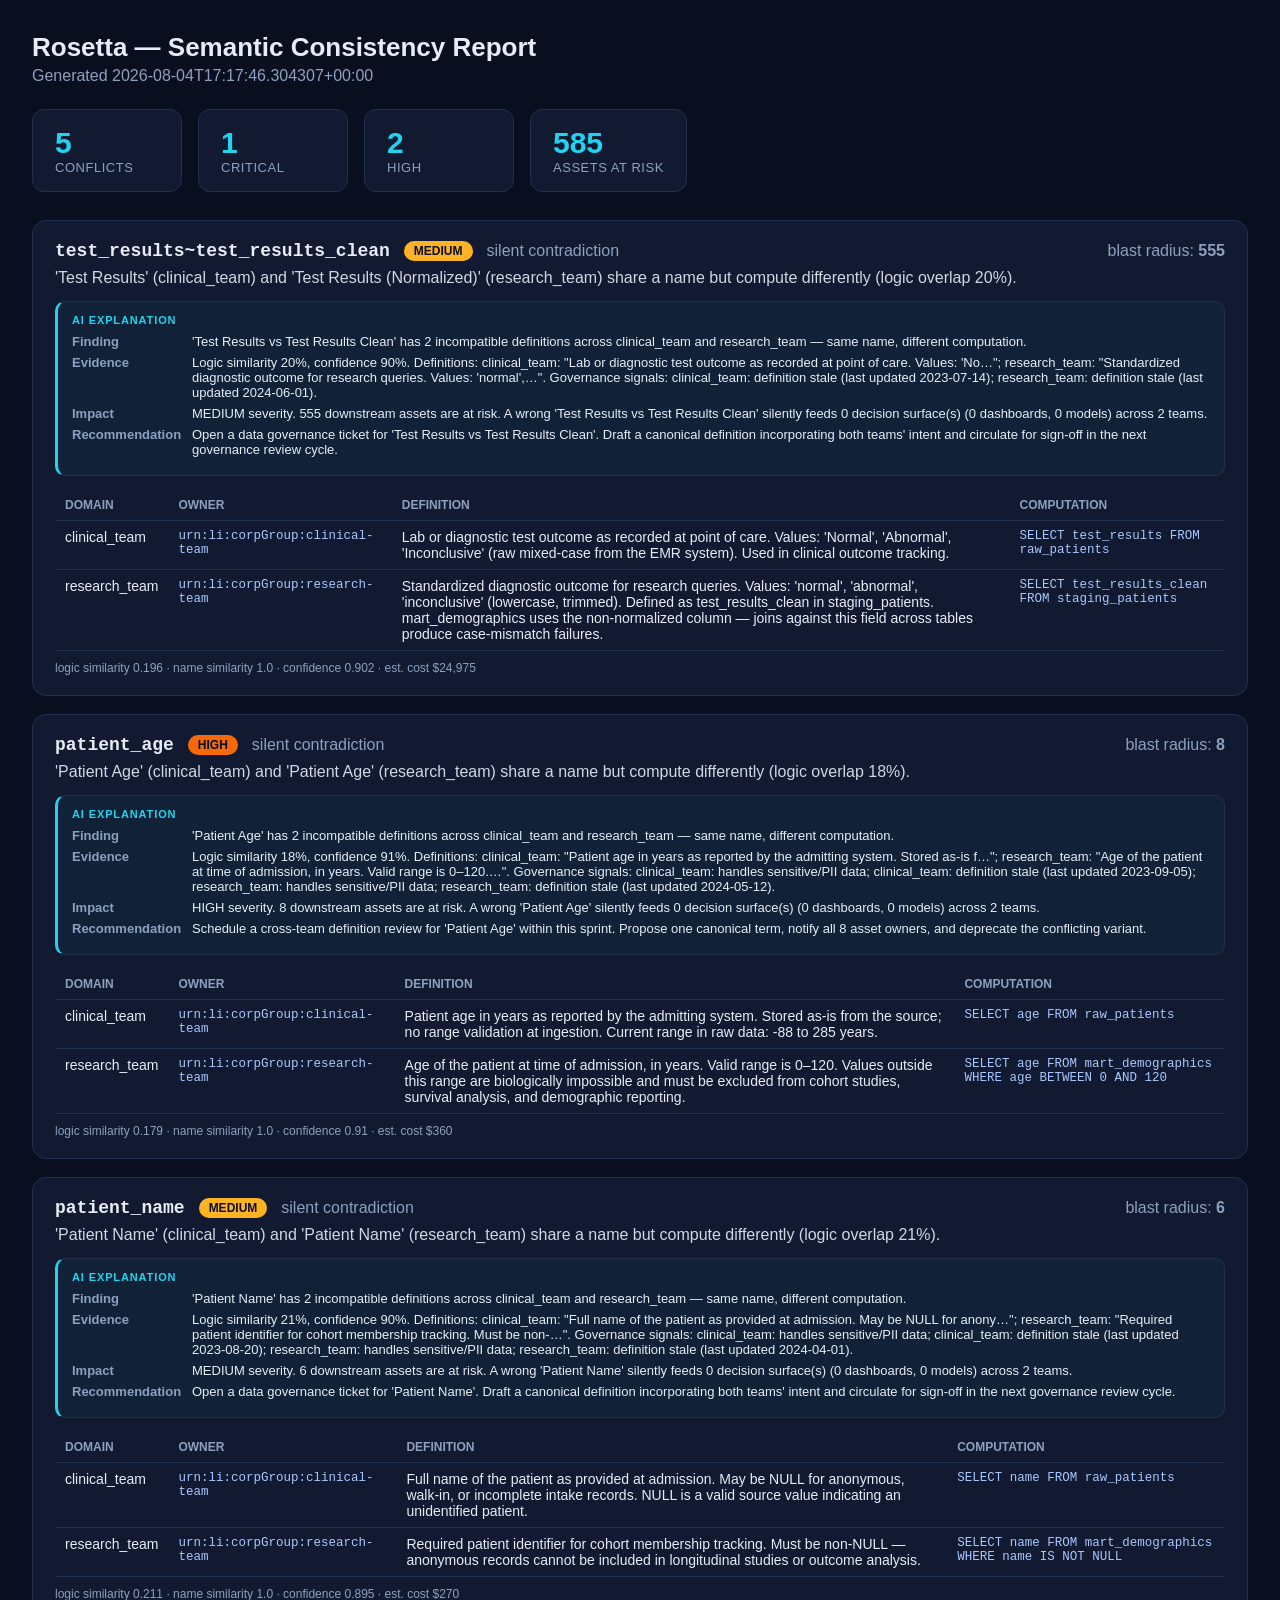
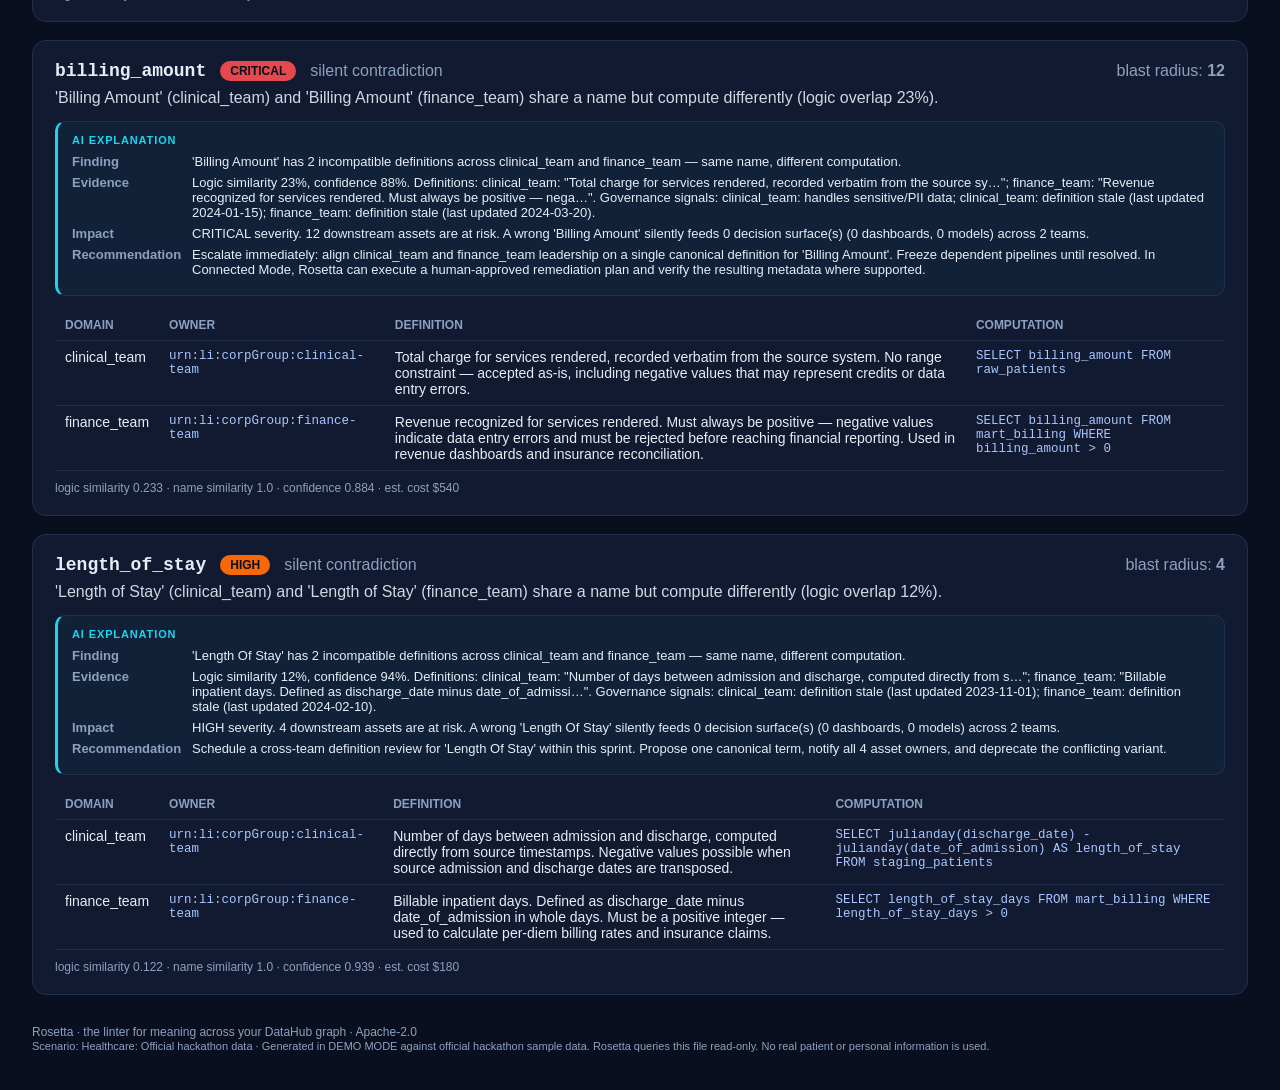
==== examples/rosetta_report_healthcare.html @ f320ae9b "feat: add examples/ folder with pre-generated judge artifacts 8 output files (JSON, CSV, Markdown, H" ====
<!doctype html>
<html lang="en"><head><meta charset="utf-8">
<meta name="viewport" content="width=device-width, initial-scale=1">
<title>Rosetta Semantic Consistency Report</title>
<style>
  :root{--bg:#0a0f1f;--panel:#111a30;--line:#22304f;--cyan:#22d3ee;--text:#e6edf7;--muted:#8ea0c0}
  *{box-sizing:border-box} body{margin:0;background:var(--bg);color:var(--text);
    font-family:-apple-system,Segoe UI,Roboto,Helvetica,Arial,sans-serif;padding:32px}
  h1{font-size:26px;margin:0 0 4px} .sub{color:var(--muted);margin-bottom:24px}
  .stats{display:flex;gap:16px;flex-wrap:wrap;margin-bottom:28px}
  .stat{background:var(--panel);border:1px solid var(--line);border-radius:12px;
    padding:16px 22px;min-width:150px}
  .stat .n{font-size:30px;font-weight:700;color:var(--cyan)}
  .stat .l{color:var(--muted);font-size:13px;text-transform:uppercase;letter-spacing:.04em}
  .card{background:var(--panel);border:1px solid var(--line);border-radius:14px;
    padding:20px 22px;margin-bottom:18px}
  .card-head{display:flex;align-items:center;gap:14px;flex-wrap:wrap;margin-bottom:8px}
  .metric{font-size:18px;font-weight:700;font-family:ui-monospace,SFMono-Regular,Menlo,monospace}
  .badge{color:#0a0f1f;font-weight:700;font-size:12px;padding:3px 10px;border-radius:20px}
  .kind{color:var(--muted)} .blast{margin-left:auto;color:var(--muted)}
  .rationale{color:var(--text);opacity:.9;margin:6px 0 14px}
  .ai{border:1px solid var(--line);border-left:3px solid var(--cyan);border-radius:10px;
    padding:12px 14px;margin:0 0 14px;background:rgba(34,211,238,.04)}
  .ai-t{color:var(--cyan);font-size:11px;font-weight:700;text-transform:uppercase;
    letter-spacing:.08em;margin-bottom:8px}
  .ai-r{display:flex;gap:10px;font-size:13px;margin-bottom:6px}
  .ai-r b{flex:0 0 110px;color:var(--muted);font-weight:600}
  .ai-r span{flex:1}
  table{width:100%;border-collapse:collapse;font-size:14px}
  th,td{text-align:left;padding:8px 10px;border-bottom:1px solid var(--line);vertical-align:top}
  th{color:var(--muted);font-weight:600;font-size:12px;text-transform:uppercase}
  .mono{font-family:ui-monospace,SFMono-Regular,Menlo,monospace;font-size:12.5px;color:#a9c7ff}
  .sims{color:var(--muted);font-size:12px;margin-top:10px}
  footer{color:var(--muted);font-size:12px;margin-top:30px}
</style></head><body>
  <h1>Rosetta — Semantic Consistency Report</h1>
  <div class="sub">Generated 2026-08-04T17:17:46.304307+00:00</div>
  <div class="stats">
    <div class="stat"><div class="n">5</div><div class="l">Conflicts</div></div>
    <div class="stat"><div class="n">1</div><div class="l">Critical</div></div>
    <div class="stat"><div class="n">2</div><div class="l">High</div></div>
    <div class="stat"><div class="n">585</div><div class="l">Assets at risk</div></div>
  </div>
  
            <div class="card">
              <div class="card-head">
                <span class="metric">test_results~test_results_clean</span>
                <span class="badge" style="background:#ffb224">MEDIUM</span>
                <span class="kind">silent contradiction</span>
                <span class="blast">blast radius: <b>555</b></span>
              </div>
              <p class="rationale">'Test Results' (clinical_team) and 'Test Results (Normalized)' (research_team) share a name but compute differently (logic overlap 20%).</p>
              <div class='ai'><div class='ai-t'>AI Explanation</div><div class='ai-r'><b>Finding</b><span>'Test Results vs Test Results Clean' has 2 incompatible definitions across clinical_team and research_team — same name, different computation.</span></div><div class='ai-r'><b>Evidence</b><span>Logic similarity 20%, confidence 90%. Definitions: clinical_team: "Lab or diagnostic test outcome as recorded at point of care. Values: 'No…"; research_team: "Standardized diagnostic outcome for research queries. Values: 'normal',…". Governance signals: clinical_team: definition stale (last updated 2023-07-14); research_team: definition stale (last updated 2024-06-01).</span></div><div class='ai-r'><b>Impact</b><span>MEDIUM severity. 555 downstream assets are at risk. A wrong 'Test Results vs Test Results Clean' silently feeds 0 decision surface(s) (0 dashboards, 0 models) across 2 teams.</span></div><div class='ai-r'><b>Recommendation</b><span>Open a data governance ticket for 'Test Results vs Test Results Clean'. Draft a canonical definition incorporating both teams' intent and circulate for sign-off in the next governance review cycle.</span></div></div>
              <table>
                <thead><tr><th>Domain</th><th>Owner</th><th>Definition</th><th>Computation</th></tr></thead>
                <tbody><tr><td>clinical_team</td><td class='mono'>urn:li:corpGroup:clinical-team</td><td>Lab or diagnostic test outcome as recorded at point of care. Values: 'Normal', 'Abnormal', 'Inconclusive' (raw mixed-case from the EMR system). Used in clinical outcome tracking.</td><td class='mono'>SELECT test_results FROM raw_patients</td></tr><tr><td>research_team</td><td class='mono'>urn:li:corpGroup:research-team</td><td>Standardized diagnostic outcome for research queries. Values: 'normal', 'abnormal', 'inconclusive' (lowercase, trimmed). Defined as test_results_clean in staging_patients. mart_demographics uses the non-normalized column — joins against this field across tables produce case-mismatch failures.</td><td class='mono'>SELECT test_results_clean FROM staging_patients</td></tr></tbody>
              </table>
              <div class="sims">logic similarity 0.196 ·
                name similarity 1.0 ·
                confidence 0.902 ·
                est. cost $24,975</div>
            </div>
            <div class="card">
              <div class="card-head">
                <span class="metric">patient_age</span>
                <span class="badge" style="background:#f76808">HIGH</span>
                <span class="kind">silent contradiction</span>
                <span class="blast">blast radius: <b>8</b></span>
              </div>
              <p class="rationale">'Patient Age' (clinical_team) and 'Patient Age' (research_team) share a name but compute differently (logic overlap 18%).</p>
              <div class='ai'><div class='ai-t'>AI Explanation</div><div class='ai-r'><b>Finding</b><span>'Patient Age' has 2 incompatible definitions across clinical_team and research_team — same name, different computation.</span></div><div class='ai-r'><b>Evidence</b><span>Logic similarity 18%, confidence 91%. Definitions: clinical_team: "Patient age in years as reported by the admitting system. Stored as-is f…"; research_team: "Age of the patient at time of admission, in years. Valid range is 0–120.…". Governance signals: clinical_team: handles sensitive/PII data; clinical_team: definition stale (last updated 2023-09-05); research_team: handles sensitive/PII data; research_team: definition stale (last updated 2024-05-12).</span></div><div class='ai-r'><b>Impact</b><span>HIGH severity. 8 downstream assets are at risk. A wrong 'Patient Age' silently feeds 0 decision surface(s) (0 dashboards, 0 models) across 2 teams.</span></div><div class='ai-r'><b>Recommendation</b><span>Schedule a cross-team definition review for 'Patient Age' within this sprint. Propose one canonical term, notify all 8 asset owners, and deprecate the conflicting variant.</span></div></div>
              <table>
                <thead><tr><th>Domain</th><th>Owner</th><th>Definition</th><th>Computation</th></tr></thead>
                <tbody><tr><td>clinical_team</td><td class='mono'>urn:li:corpGroup:clinical-team</td><td>Patient age in years as reported by the admitting system. Stored as-is from the source; no range validation at ingestion. Current range in raw data: -88 to 285 years.</td><td class='mono'>SELECT age FROM raw_patients</td></tr><tr><td>research_team</td><td class='mono'>urn:li:corpGroup:research-team</td><td>Age of the patient at time of admission, in years. Valid range is 0–120. Values outside this range are biologically impossible and must be excluded from cohort studies, survival analysis, and demographic reporting.</td><td class='mono'>SELECT age FROM mart_demographics WHERE age BETWEEN 0 AND 120</td></tr></tbody>
              </table>
              <div class="sims">logic similarity 0.179 ·
                name similarity 1.0 ·
                confidence 0.91 ·
                est. cost $360</div>
            </div>
            <div class="card">
              <div class="card-head">
                <span class="metric">patient_name</span>
                <span class="badge" style="background:#ffb224">MEDIUM</span>
                <span class="kind">silent contradiction</span>
                <span class="blast">blast radius: <b>6</b></span>
              </div>
              <p class="rationale">'Patient Name' (clinical_team) and 'Patient Name' (research_team) share a name but compute differently (logic overlap 21%).</p>
              <div class='ai'><div class='ai-t'>AI Explanation</div><div class='ai-r'><b>Finding</b><span>'Patient Name' has 2 incompatible definitions across clinical_team and research_team — same name, different computation.</span></div><div class='ai-r'><b>Evidence</b><span>Logic similarity 21%, confidence 90%. Definitions: clinical_team: "Full name of the patient as provided at admission. May be NULL for anony…"; research_team: "Required patient identifier for cohort membership tracking. Must be non-…". Governance signals: clinical_team: handles sensitive/PII data; clinical_team: definition stale (last updated 2023-08-20); research_team: handles sensitive/PII data; research_team: definition stale (last updated 2024-04-01).</span></div><div class='ai-r'><b>Impact</b><span>MEDIUM severity. 6 downstream assets are at risk. A wrong 'Patient Name' silently feeds 0 decision surface(s) (0 dashboards, 0 models) across 2 teams.</span></div><div class='ai-r'><b>Recommendation</b><span>Open a data governance ticket for 'Patient Name'. Draft a canonical definition incorporating both teams' intent and circulate for sign-off in the next governance review cycle.</span></div></div>
              <table>
                <thead><tr><th>Domain</th><th>Owner</th><th>Definition</th><th>Computation</th></tr></thead>
                <tbody><tr><td>clinical_team</td><td class='mono'>urn:li:corpGroup:clinical-team</td><td>Full name of the patient as provided at admission. May be NULL for anonymous, walk-in, or incomplete intake records. NULL is a valid source value indicating an unidentified patient.</td><td class='mono'>SELECT name FROM raw_patients</td></tr><tr><td>research_team</td><td class='mono'>urn:li:corpGroup:research-team</td><td>Required patient identifier for cohort membership tracking. Must be non-NULL — anonymous records cannot be included in longitudinal studies or outcome analysis.</td><td class='mono'>SELECT name FROM mart_demographics WHERE name IS NOT NULL</td></tr></tbody>
              </table>
              <div class="sims">logic similarity 0.211 ·
                name similarity 1.0 ·
                confidence 0.895 ·
                est. cost $270</div>
            </div>
            <div class="card">
              <div class="card-head">
                <span class="metric">billing_amount</span>
                <span class="badge" style="background:#e5484d">CRITICAL</span>
                <span class="kind">silent contradiction</span>
                <span class="blast">blast radius: <b>12</b></span>
              </div>
              <p class="rationale">'Billing Amount' (clinical_team) and 'Billing Amount' (finance_team) share a name but compute differently (logic overlap 23%).</p>
              <div class='ai'><div class='ai-t'>AI Explanation</div><div class='ai-r'><b>Finding</b><span>'Billing Amount' has 2 incompatible definitions across clinical_team and finance_team — same name, different computation.</span></div><div class='ai-r'><b>Evidence</b><span>Logic similarity 23%, confidence 88%. Definitions: clinical_team: "Total charge for services rendered, recorded verbatim from the source sy…"; finance_team: "Revenue recognized for services rendered. Must always be positive — nega…". Governance signals: clinical_team: handles sensitive/PII data; clinical_team: definition stale (last updated 2024-01-15); finance_team: definition stale (last updated 2024-03-20).</span></div><div class='ai-r'><b>Impact</b><span>CRITICAL severity. 12 downstream assets are at risk. A wrong 'Billing Amount' silently feeds 0 decision surface(s) (0 dashboards, 0 models) across 2 teams.</span></div><div class='ai-r'><b>Recommendation</b><span>Escalate immediately: align clinical_team and finance_team leadership on a single canonical definition for 'Billing Amount'. Freeze dependent pipelines until resolved. In Connected Mode, Rosetta can execute a human-approved remediation plan and verify the resulting metadata where supported.</span></div></div>
              <table>
                <thead><tr><th>Domain</th><th>Owner</th><th>Definition</th><th>Computation</th></tr></thead>
                <tbody><tr><td>clinical_team</td><td class='mono'>urn:li:corpGroup:clinical-team</td><td>Total charge for services rendered, recorded verbatim from the source system. No range constraint — accepted as-is, including negative values that may represent credits or data entry errors.</td><td class='mono'>SELECT billing_amount FROM raw_patients</td></tr><tr><td>finance_team</td><td class='mono'>urn:li:corpGroup:finance-team</td><td>Revenue recognized for services rendered. Must always be positive — negative values indicate data entry errors and must be rejected before reaching financial reporting. Used in revenue dashboards and insurance reconciliation.</td><td class='mono'>SELECT billing_amount FROM mart_billing WHERE billing_amount > 0</td></tr></tbody>
              </table>
              <div class="sims">logic similarity 0.233 ·
                name similarity 1.0 ·
                confidence 0.884 ·
                est. cost $540</div>
            </div>
            <div class="card">
              <div class="card-head">
                <span class="metric">length_of_stay</span>
                <span class="badge" style="background:#f76808">HIGH</span>
                <span class="kind">silent contradiction</span>
                <span class="blast">blast radius: <b>4</b></span>
              </div>
              <p class="rationale">'Length of Stay' (clinical_team) and 'Length of Stay' (finance_team) share a name but compute differently (logic overlap 12%).</p>
              <div class='ai'><div class='ai-t'>AI Explanation</div><div class='ai-r'><b>Finding</b><span>'Length Of Stay' has 2 incompatible definitions across clinical_team and finance_team — same name, different computation.</span></div><div class='ai-r'><b>Evidence</b><span>Logic similarity 12%, confidence 94%. Definitions: clinical_team: "Number of days between admission and discharge, computed directly from s…"; finance_team: "Billable inpatient days. Defined as discharge_date minus date_of_admissi…". Governance signals: clinical_team: definition stale (last updated 2023-11-01); finance_team: definition stale (last updated 2024-02-10).</span></div><div class='ai-r'><b>Impact</b><span>HIGH severity. 4 downstream assets are at risk. A wrong 'Length Of Stay' silently feeds 0 decision surface(s) (0 dashboards, 0 models) across 2 teams.</span></div><div class='ai-r'><b>Recommendation</b><span>Schedule a cross-team definition review for 'Length Of Stay' within this sprint. Propose one canonical term, notify all 4 asset owners, and deprecate the conflicting variant.</span></div></div>
              <table>
                <thead><tr><th>Domain</th><th>Owner</th><th>Definition</th><th>Computation</th></tr></thead>
                <tbody><tr><td>clinical_team</td><td class='mono'>urn:li:corpGroup:clinical-team</td><td>Number of days between admission and discharge, computed directly from source timestamps. Negative values possible when source admission and discharge dates are transposed.</td><td class='mono'>SELECT julianday(discharge_date) - julianday(date_of_admission) AS length_of_stay FROM staging_patients</td></tr><tr><td>finance_team</td><td class='mono'>urn:li:corpGroup:finance-team</td><td>Billable inpatient days. Defined as discharge_date minus date_of_admission in whole days. Must be a positive integer — used to calculate per-diem billing rates and insurance claims.</td><td class='mono'>SELECT length_of_stay_days FROM mart_billing WHERE length_of_stay_days > 0</td></tr></tbody>
              </table>
              <div class="sims">logic similarity 0.122 ·
                name similarity 1.0 ·
                confidence 0.939 ·
                est. cost $180</div>
            </div>
  <footer>Rosetta · the linter for meaning across your DataHub graph · Apache-2.0<br>
  <small style="color:var(--muted);font-size:11px">Scenario: Healthcare: Official hackathon data · Generated in DEMO MODE against official hackathon sample data. Rosetta queries this file read-only. No real patient or personal information is used.</small></footer>
</body></html>
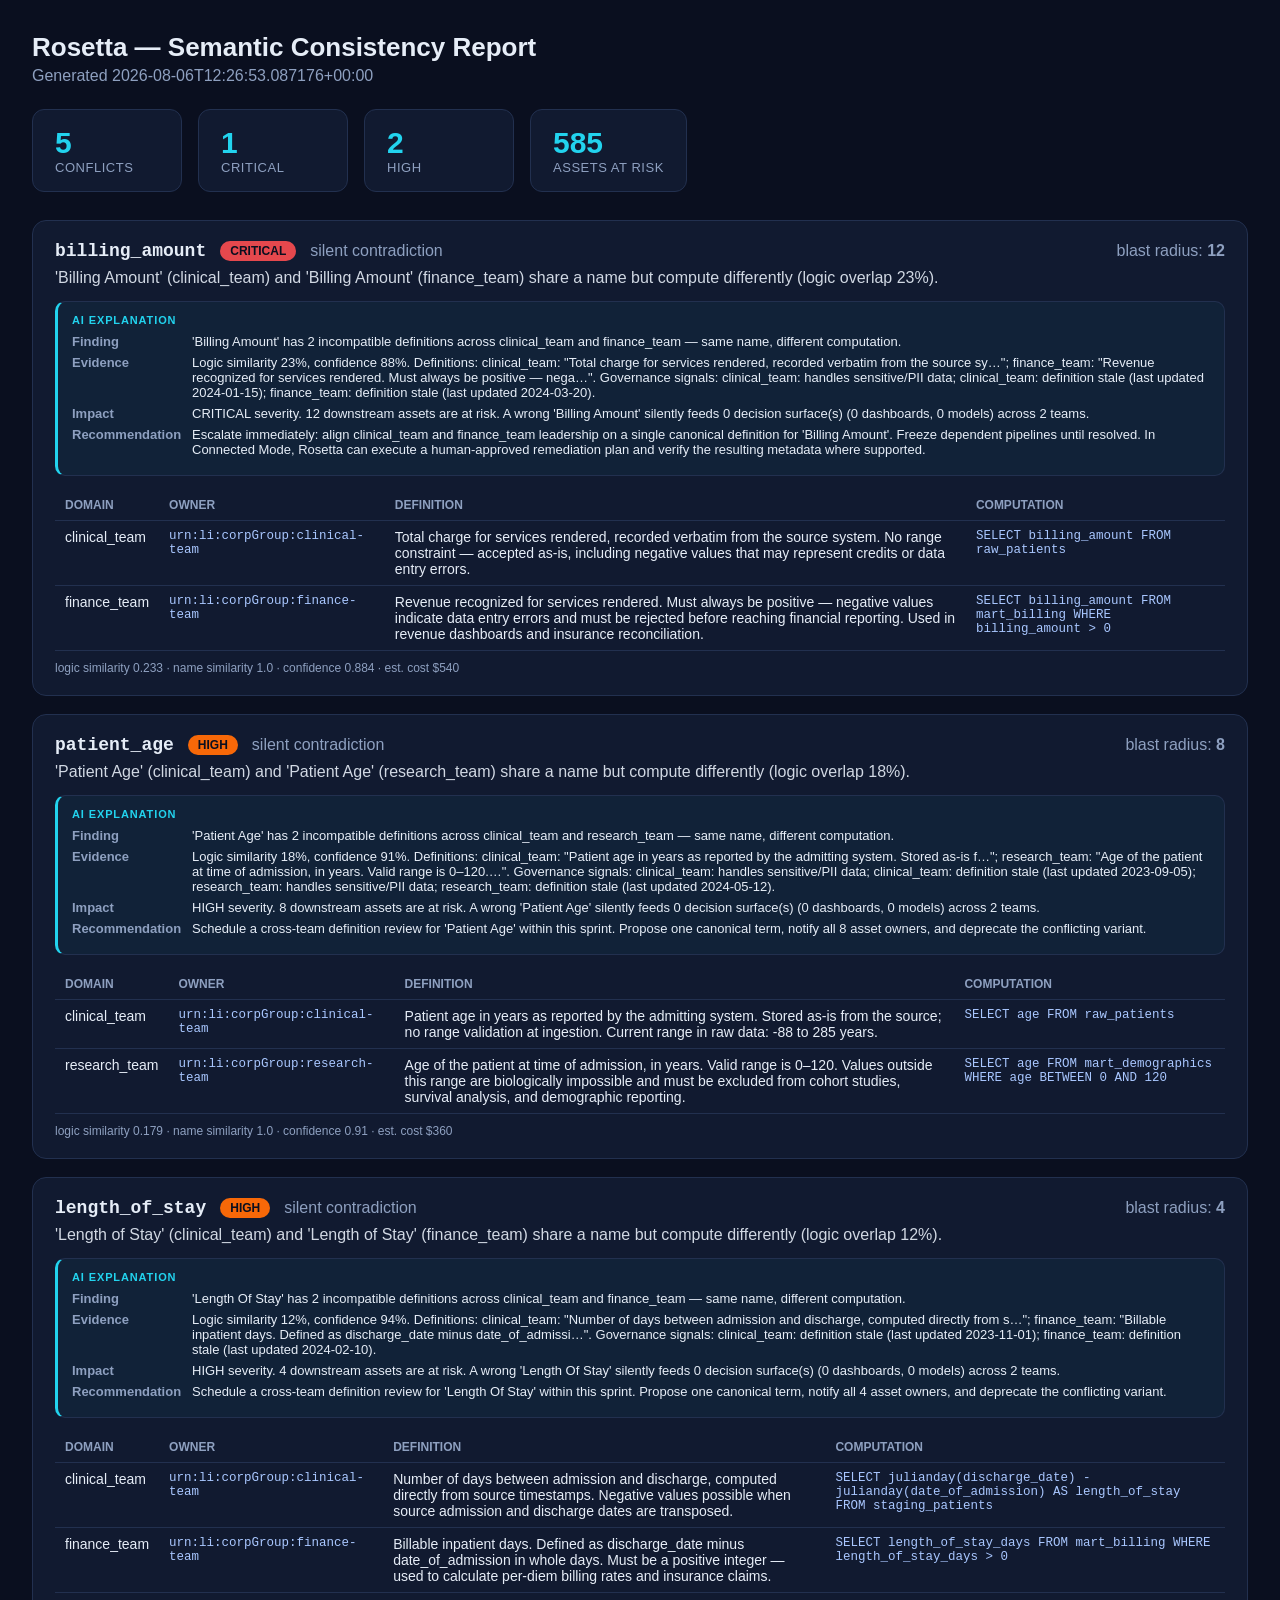
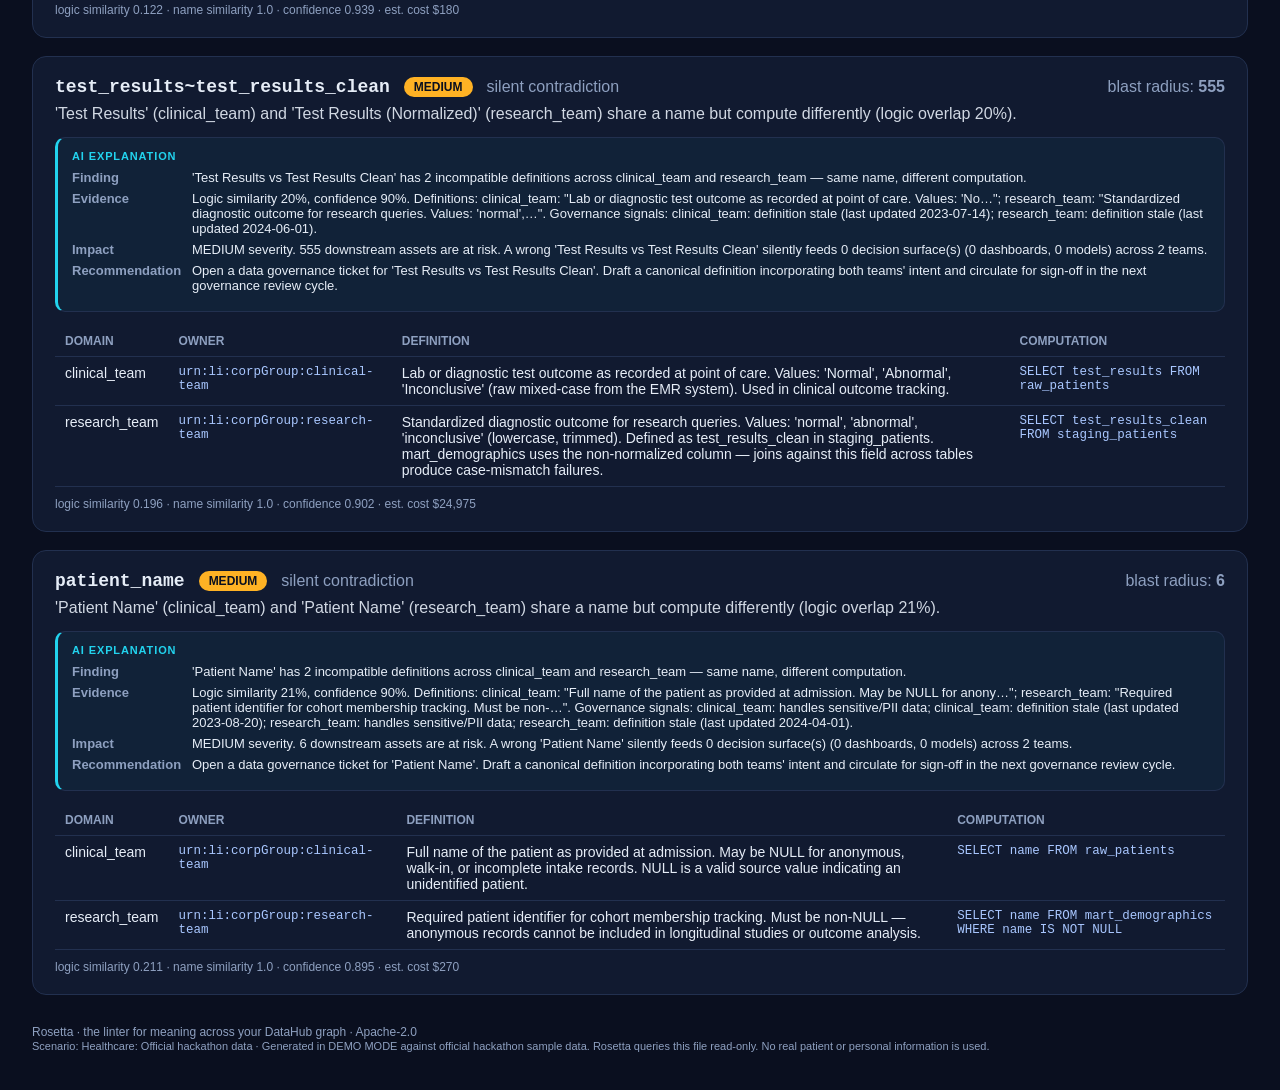
==== commit 06d475b5: "fix: sort conflicts CRITICAL-first so walkthrough matches landing page narrative detector.py: sort k" ====
--- a/examples/rosetta_report_healthcare.html
+++ b/examples/rosetta_report_healthcare.html
@@ -34,7 +34,7 @@
   footer{color:var(--muted);font-size:12px;margin-top:30px}
 </style></head><body>
   <h1>Rosetta — Semantic Consistency Report</h1>
-  <div class="sub">Generated 2026-08-04T17:17:46.304307+00:00</div>
+  <div class="sub">Generated 2026-08-06T12:26:53.087176+00:00</div>
   <div class="stats">
     <div class="stat"><div class="n">5</div><div class="l">Conflicts</div></div>
     <div class="stat"><div class="n">1</div><div class="l">Critical</div></div>
@@ -44,21 +44,21 @@
   
             <div class="card">
               <div class="card-head">
-                <span class="metric">test_results~test_results_clean</span>
-                <span class="badge" style="background:#ffb224">MEDIUM</span>
+                <span class="metric">billing_amount</span>
+                <span class="badge" style="background:#e5484d">CRITICAL</span>
                 <span class="kind">silent contradiction</span>
-                <span class="blast">blast radius: <b>555</b></span>
+                <span class="blast">blast radius: <b>12</b></span>
               </div>
-              <p class="rationale">'Test Results' (clinical_team) and 'Test Results (Normalized)' (research_team) share a name but compute differently (logic overlap 20%).</p>
-              <div class='ai'><div class='ai-t'>AI Explanation</div><div class='ai-r'><b>Finding</b><span>'Test Results vs Test Results Clean' has 2 incompatible definitions across clinical_team and research_team — same name, different computation.</span></div><div class='ai-r'><b>Evidence</b><span>Logic similarity 20%, confidence 90%. Definitions: clinical_team: "Lab or diagnostic test outcome as recorded at point of care. Values: 'No…"; research_team: "Standardized diagnostic outcome for research queries. Values: 'normal',…". Governance signals: clinical_team: definition stale (last updated 2023-07-14); research_team: definition stale (last updated 2024-06-01).</span></div><div class='ai-r'><b>Impact</b><span>MEDIUM severity. 555 downstream assets are at risk. A wrong 'Test Results vs Test Results Clean' silently feeds 0 decision surface(s) (0 dashboards, 0 models) across 2 teams.</span></div><div class='ai-r'><b>Recommendation</b><span>Open a data governance ticket for 'Test Results vs Test Results Clean'. Draft a canonical definition incorporating both teams' intent and circulate for sign-off in the next governance review cycle.</span></div></div>
+              <p class="rationale">'Billing Amount' (clinical_team) and 'Billing Amount' (finance_team) share a name but compute differently (logic overlap 23%).</p>
+              <div class='ai'><div class='ai-t'>AI Explanation</div><div class='ai-r'><b>Finding</b><span>'Billing Amount' has 2 incompatible definitions across clinical_team and finance_team — same name, different computation.</span></div><div class='ai-r'><b>Evidence</b><span>Logic similarity 23%, confidence 88%. Definitions: clinical_team: "Total charge for services rendered, recorded verbatim from the source sy…"; finance_team: "Revenue recognized for services rendered. Must always be positive — nega…". Governance signals: clinical_team: handles sensitive/PII data; clinical_team: definition stale (last updated 2024-01-15); finance_team: definition stale (last updated 2024-03-20).</span></div><div class='ai-r'><b>Impact</b><span>CRITICAL severity. 12 downstream assets are at risk. A wrong 'Billing Amount' silently feeds 0 decision surface(s) (0 dashboards, 0 models) across 2 teams.</span></div><div class='ai-r'><b>Recommendation</b><span>Escalate immediately: align clinical_team and finance_team leadership on a single canonical definition for 'Billing Amount'. Freeze dependent pipelines until resolved. In Connected Mode, Rosetta can execute a human-approved remediation plan and verify the resulting metadata where supported.</span></div></div>
               <table>
                 <thead><tr><th>Domain</th><th>Owner</th><th>Definition</th><th>Computation</th></tr></thead>
-                <tbody><tr><td>clinical_team</td><td class='mono'>urn:li:corpGroup:clinical-team</td><td>Lab or diagnostic test outcome as recorded at point of care. Values: 'Normal', 'Abnormal', 'Inconclusive' (raw mixed-case from the EMR system). Used in clinical outcome tracking.</td><td class='mono'>SELECT test_results FROM raw_patients</td></tr><tr><td>research_team</td><td class='mono'>urn:li:corpGroup:research-team</td><td>Standardized diagnostic outcome for research queries. Values: 'normal', 'abnormal', 'inconclusive' (lowercase, trimmed). Defined as test_results_clean in staging_patients. mart_demographics uses the non-normalized column — joins against this field across tables produce case-mismatch failures.</td><td class='mono'>SELECT test_results_clean FROM staging_patients</td></tr></tbody>
+                <tbody><tr><td>clinical_team</td><td class='mono'>urn:li:corpGroup:clinical-team</td><td>Total charge for services rendered, recorded verbatim from the source system. No range constraint — accepted as-is, including negative values that may represent credits or data entry errors.</td><td class='mono'>SELECT billing_amount FROM raw_patients</td></tr><tr><td>finance_team</td><td class='mono'>urn:li:corpGroup:finance-team</td><td>Revenue recognized for services rendered. Must always be positive — negative values indicate data entry errors and must be rejected before reaching financial reporting. Used in revenue dashboards and insurance reconciliation.</td><td class='mono'>SELECT billing_amount FROM mart_billing WHERE billing_amount > 0</td></tr></tbody>
               </table>
-              <div class="sims">logic similarity 0.196 ·
+              <div class="sims">logic similarity 0.233 ·
                 name similarity 1.0 ·
-                confidence 0.902 ·
-                est. cost $24,975</div>
+                confidence 0.884 ·
+                est. cost $540</div>
             </div>
             <div class="card">
               <div class="card-head">
@@ -80,6 +80,42 @@
             </div>
             <div class="card">
               <div class="card-head">
+                <span class="metric">length_of_stay</span>
+                <span class="badge" style="background:#f76808">HIGH</span>
+                <span class="kind">silent contradiction</span>
+                <span class="blast">blast radius: <b>4</b></span>
+              </div>
+              <p class="rationale">'Length of Stay' (clinical_team) and 'Length of Stay' (finance_team) share a name but compute differently (logic overlap 12%).</p>
+              <div class='ai'><div class='ai-t'>AI Explanation</div><div class='ai-r'><b>Finding</b><span>'Length Of Stay' has 2 incompatible definitions across clinical_team and finance_team — same name, different computation.</span></div><div class='ai-r'><b>Evidence</b><span>Logic similarity 12%, confidence 94%. Definitions: clinical_team: "Number of days between admission and discharge, computed directly from s…"; finance_team: "Billable inpatient days. Defined as discharge_date minus date_of_admissi…". Governance signals: clinical_team: definition stale (last updated 2023-11-01); finance_team: definition stale (last updated 2024-02-10).</span></div><div class='ai-r'><b>Impact</b><span>HIGH severity. 4 downstream assets are at risk. A wrong 'Length Of Stay' silently feeds 0 decision surface(s) (0 dashboards, 0 models) across 2 teams.</span></div><div class='ai-r'><b>Recommendation</b><span>Schedule a cross-team definition review for 'Length Of Stay' within this sprint. Propose one canonical term, notify all 4 asset owners, and deprecate the conflicting variant.</span></div></div>
+              <table>
+                <thead><tr><th>Domain</th><th>Owner</th><th>Definition</th><th>Computation</th></tr></thead>
+                <tbody><tr><td>clinical_team</td><td class='mono'>urn:li:corpGroup:clinical-team</td><td>Number of days between admission and discharge, computed directly from source timestamps. Negative values possible when source admission and discharge dates are transposed.</td><td class='mono'>SELECT julianday(discharge_date) - julianday(date_of_admission) AS length_of_stay FROM staging_patients</td></tr><tr><td>finance_team</td><td class='mono'>urn:li:corpGroup:finance-team</td><td>Billable inpatient days. Defined as discharge_date minus date_of_admission in whole days. Must be a positive integer — used to calculate per-diem billing rates and insurance claims.</td><td class='mono'>SELECT length_of_stay_days FROM mart_billing WHERE length_of_stay_days > 0</td></tr></tbody>
+              </table>
+              <div class="sims">logic similarity 0.122 ·
+                name similarity 1.0 ·
+                confidence 0.939 ·
+                est. cost $180</div>
+            </div>
+            <div class="card">
+              <div class="card-head">
+                <span class="metric">test_results~test_results_clean</span>
+                <span class="badge" style="background:#ffb224">MEDIUM</span>
+                <span class="kind">silent contradiction</span>
+                <span class="blast">blast radius: <b>555</b></span>
+              </div>
+              <p class="rationale">'Test Results' (clinical_team) and 'Test Results (Normalized)' (research_team) share a name but compute differently (logic overlap 20%).</p>
+              <div class='ai'><div class='ai-t'>AI Explanation</div><div class='ai-r'><b>Finding</b><span>'Test Results vs Test Results Clean' has 2 incompatible definitions across clinical_team and research_team — same name, different computation.</span></div><div class='ai-r'><b>Evidence</b><span>Logic similarity 20%, confidence 90%. Definitions: clinical_team: "Lab or diagnostic test outcome as recorded at point of care. Values: 'No…"; research_team: "Standardized diagnostic outcome for research queries. Values: 'normal',…". Governance signals: clinical_team: definition stale (last updated 2023-07-14); research_team: definition stale (last updated 2024-06-01).</span></div><div class='ai-r'><b>Impact</b><span>MEDIUM severity. 555 downstream assets are at risk. A wrong 'Test Results vs Test Results Clean' silently feeds 0 decision surface(s) (0 dashboards, 0 models) across 2 teams.</span></div><div class='ai-r'><b>Recommendation</b><span>Open a data governance ticket for 'Test Results vs Test Results Clean'. Draft a canonical definition incorporating both teams' intent and circulate for sign-off in the next governance review cycle.</span></div></div>
+              <table>
+                <thead><tr><th>Domain</th><th>Owner</th><th>Definition</th><th>Computation</th></tr></thead>
+                <tbody><tr><td>clinical_team</td><td class='mono'>urn:li:corpGroup:clinical-team</td><td>Lab or diagnostic test outcome as recorded at point of care. Values: 'Normal', 'Abnormal', 'Inconclusive' (raw mixed-case from the EMR system). Used in clinical outcome tracking.</td><td class='mono'>SELECT test_results FROM raw_patients</td></tr><tr><td>research_team</td><td class='mono'>urn:li:corpGroup:research-team</td><td>Standardized diagnostic outcome for research queries. Values: 'normal', 'abnormal', 'inconclusive' (lowercase, trimmed). Defined as test_results_clean in staging_patients. mart_demographics uses the non-normalized column — joins against this field across tables produce case-mismatch failures.</td><td class='mono'>SELECT test_results_clean FROM staging_patients</td></tr></tbody>
+              </table>
+              <div class="sims">logic similarity 0.196 ·
+                name similarity 1.0 ·
+                confidence 0.902 ·
+                est. cost $24,975</div>
+            </div>
+            <div class="card">
+              <div class="card-head">
                 <span class="metric">patient_name</span>
                 <span class="badge" style="background:#ffb224">MEDIUM</span>
                 <span class="kind">silent contradiction</span>
@@ -96,42 +132,6 @@
                 confidence 0.895 ·
                 est. cost $270</div>
             </div>
-            <div class="card">
-              <div class="card-head">
-                <span class="metric">billing_amount</span>
-                <span class="badge" style="background:#e5484d">CRITICAL</span>
-                <span class="kind">silent contradiction</span>
-                <span class="blast">blast radius: <b>12</b></span>
-              </div>
-              <p class="rationale">'Billing Amount' (clinical_team) and 'Billing Amount' (finance_team) share a name but compute differently (logic overlap 23%).</p>
-              <div class='ai'><div class='ai-t'>AI Explanation</div><div class='ai-r'><b>Finding</b><span>'Billing Amount' has 2 incompatible definitions across clinical_team and finance_team — same name, different computation.</span></div><div class='ai-r'><b>Evidence</b><span>Logic similarity 23%, confidence 88%. Definitions: clinical_team: "Total charge for services rendered, recorded verbatim from the source sy…"; finance_team: "Revenue recognized for services rendered. Must always be positive — nega…". Governance signals: clinical_team: handles sensitive/PII data; clinical_team: definition stale (last updated 2024-01-15); finance_team: definition stale (last updated 2024-03-20).</span></div><div class='ai-r'><b>Impact</b><span>CRITICAL severity. 12 downstream assets are at risk. A wrong 'Billing Amount' silently feeds 0 decision surface(s) (0 dashboards, 0 models) across 2 teams.</span></div><div class='ai-r'><b>Recommendation</b><span>Escalate immediately: align clinical_team and finance_team leadership on a single canonical definition for 'Billing Amount'. Freeze dependent pipelines until resolved. In Connected Mode, Rosetta can execute a human-approved remediation plan and verify the resulting metadata where supported.</span></div></div>
-              <table>
-                <thead><tr><th>Domain</th><th>Owner</th><th>Definition</th><th>Computation</th></tr></thead>
-                <tbody><tr><td>clinical_team</td><td class='mono'>urn:li:corpGroup:clinical-team</td><td>Total charge for services rendered, recorded verbatim from the source system. No range constraint — accepted as-is, including negative values that may represent credits or data entry errors.</td><td class='mono'>SELECT billing_amount FROM raw_patients</td></tr><tr><td>finance_team</td><td class='mono'>urn:li:corpGroup:finance-team</td><td>Revenue recognized for services rendered. Must always be positive — negative values indicate data entry errors and must be rejected before reaching financial reporting. Used in revenue dashboards and insurance reconciliation.</td><td class='mono'>SELECT billing_amount FROM mart_billing WHERE billing_amount > 0</td></tr></tbody>
-              </table>
-              <div class="sims">logic similarity 0.233 ·
-                name similarity 1.0 ·
-                confidence 0.884 ·
-                est. cost $540</div>
-            </div>
-            <div class="card">
-              <div class="card-head">
-                <span class="metric">length_of_stay</span>
-                <span class="badge" style="background:#f76808">HIGH</span>
-                <span class="kind">silent contradiction</span>
-                <span class="blast">blast radius: <b>4</b></span>
-              </div>
-              <p class="rationale">'Length of Stay' (clinical_team) and 'Length of Stay' (finance_team) share a name but compute differently (logic overlap 12%).</p>
-              <div class='ai'><div class='ai-t'>AI Explanation</div><div class='ai-r'><b>Finding</b><span>'Length Of Stay' has 2 incompatible definitions across clinical_team and finance_team — same name, different computation.</span></div><div class='ai-r'><b>Evidence</b><span>Logic similarity 12%, confidence 94%. Definitions: clinical_team: "Number of days between admission and discharge, computed directly from s…"; finance_team: "Billable inpatient days. Defined as discharge_date minus date_of_admissi…". Governance signals: clinical_team: definition stale (last updated 2023-11-01); finance_team: definition stale (last updated 2024-02-10).</span></div><div class='ai-r'><b>Impact</b><span>HIGH severity. 4 downstream assets are at risk. A wrong 'Length Of Stay' silently feeds 0 decision surface(s) (0 dashboards, 0 models) across 2 teams.</span></div><div class='ai-r'><b>Recommendation</b><span>Schedule a cross-team definition review for 'Length Of Stay' within this sprint. Propose one canonical term, notify all 4 asset owners, and deprecate the conflicting variant.</span></div></div>
-              <table>
-                <thead><tr><th>Domain</th><th>Owner</th><th>Definition</th><th>Computation</th></tr></thead>
-                <tbody><tr><td>clinical_team</td><td class='mono'>urn:li:corpGroup:clinical-team</td><td>Number of days between admission and discharge, computed directly from source timestamps. Negative values possible when source admission and discharge dates are transposed.</td><td class='mono'>SELECT julianday(discharge_date) - julianday(date_of_admission) AS length_of_stay FROM staging_patients</td></tr><tr><td>finance_team</td><td class='mono'>urn:li:corpGroup:finance-team</td><td>Billable inpatient days. Defined as discharge_date minus date_of_admission in whole days. Must be a positive integer — used to calculate per-diem billing rates and insurance claims.</td><td class='mono'>SELECT length_of_stay_days FROM mart_billing WHERE length_of_stay_days > 0</td></tr></tbody>
-              </table>
-              <div class="sims">logic similarity 0.122 ·
-                name similarity 1.0 ·
-                confidence 0.939 ·
-                est. cost $180</div>
-            </div>
   <footer>Rosetta · the linter for meaning across your DataHub graph · Apache-2.0<br>
   <small style="color:var(--muted);font-size:11px">Scenario: Healthcare: Official hackathon data · Generated in DEMO MODE against official hackathon sample data. Rosetta queries this file read-only. No real patient or personal information is used.</small></footer>
 </body></html>
